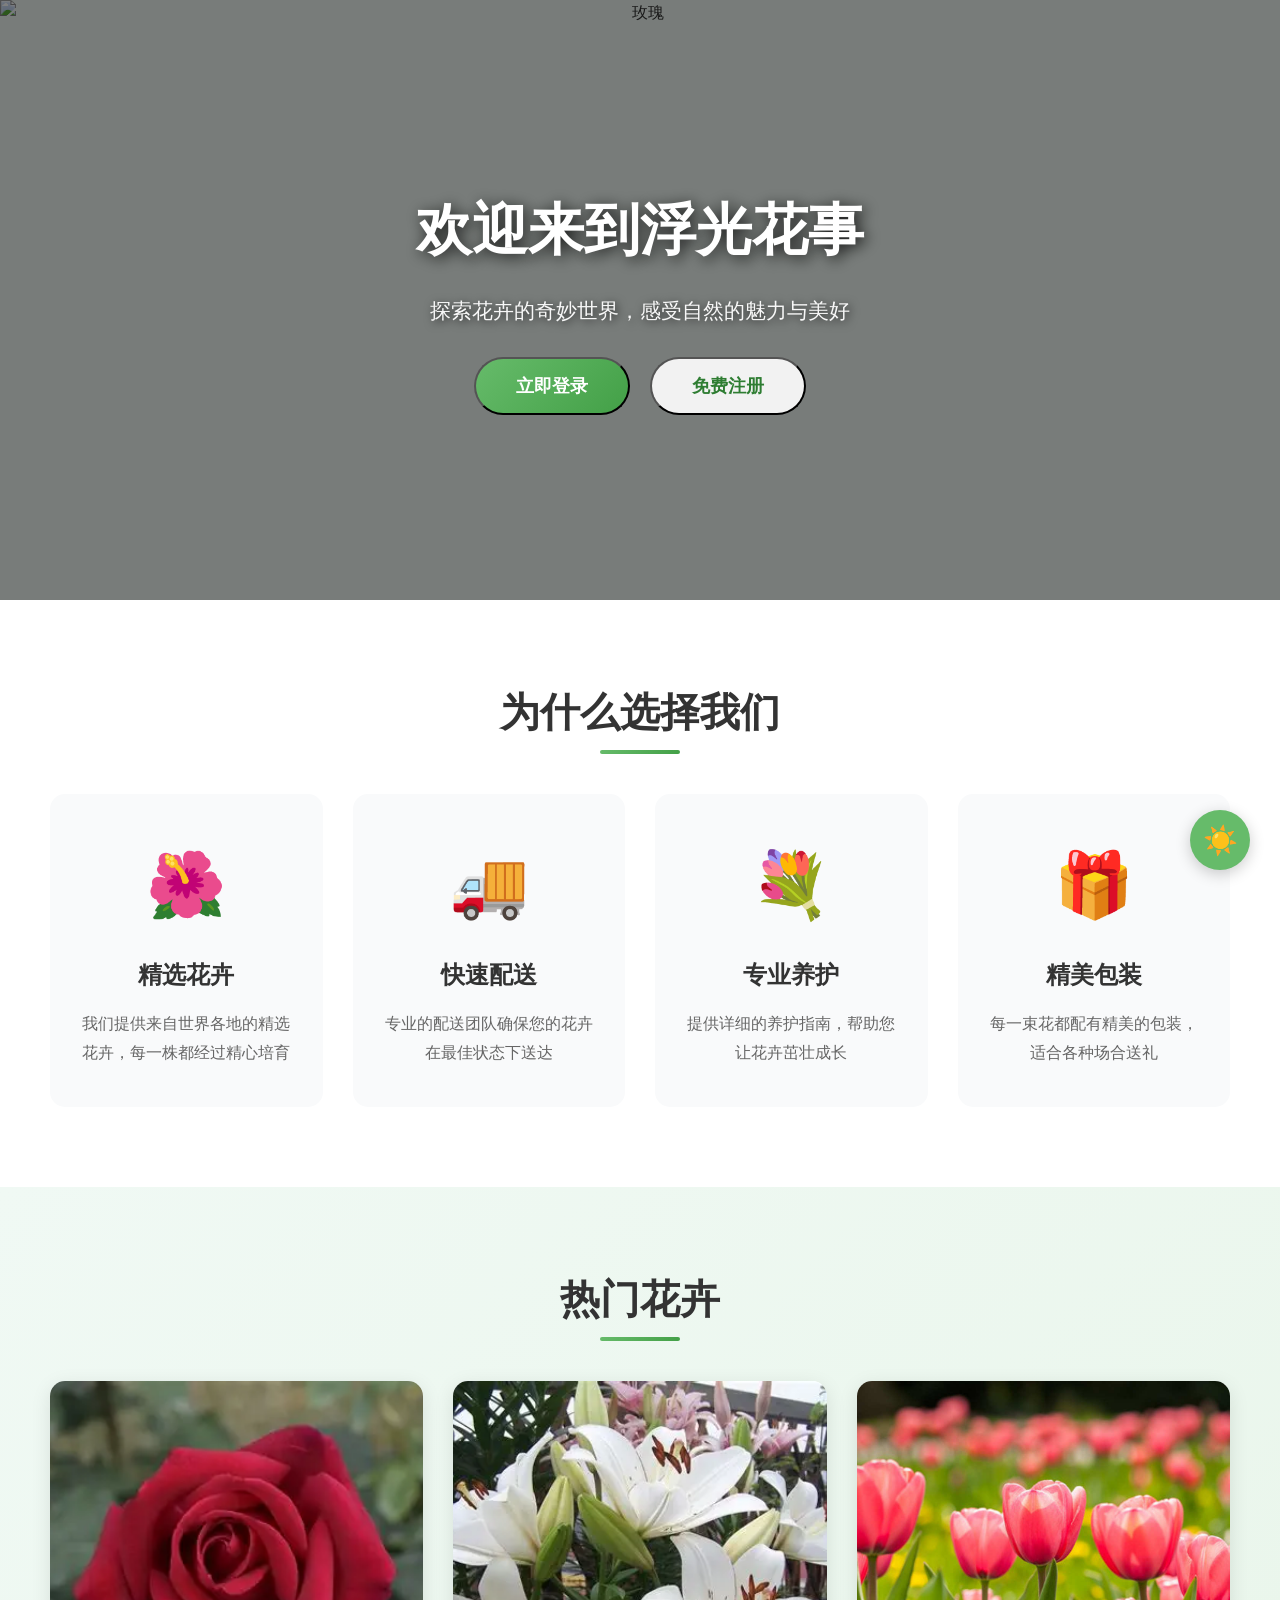
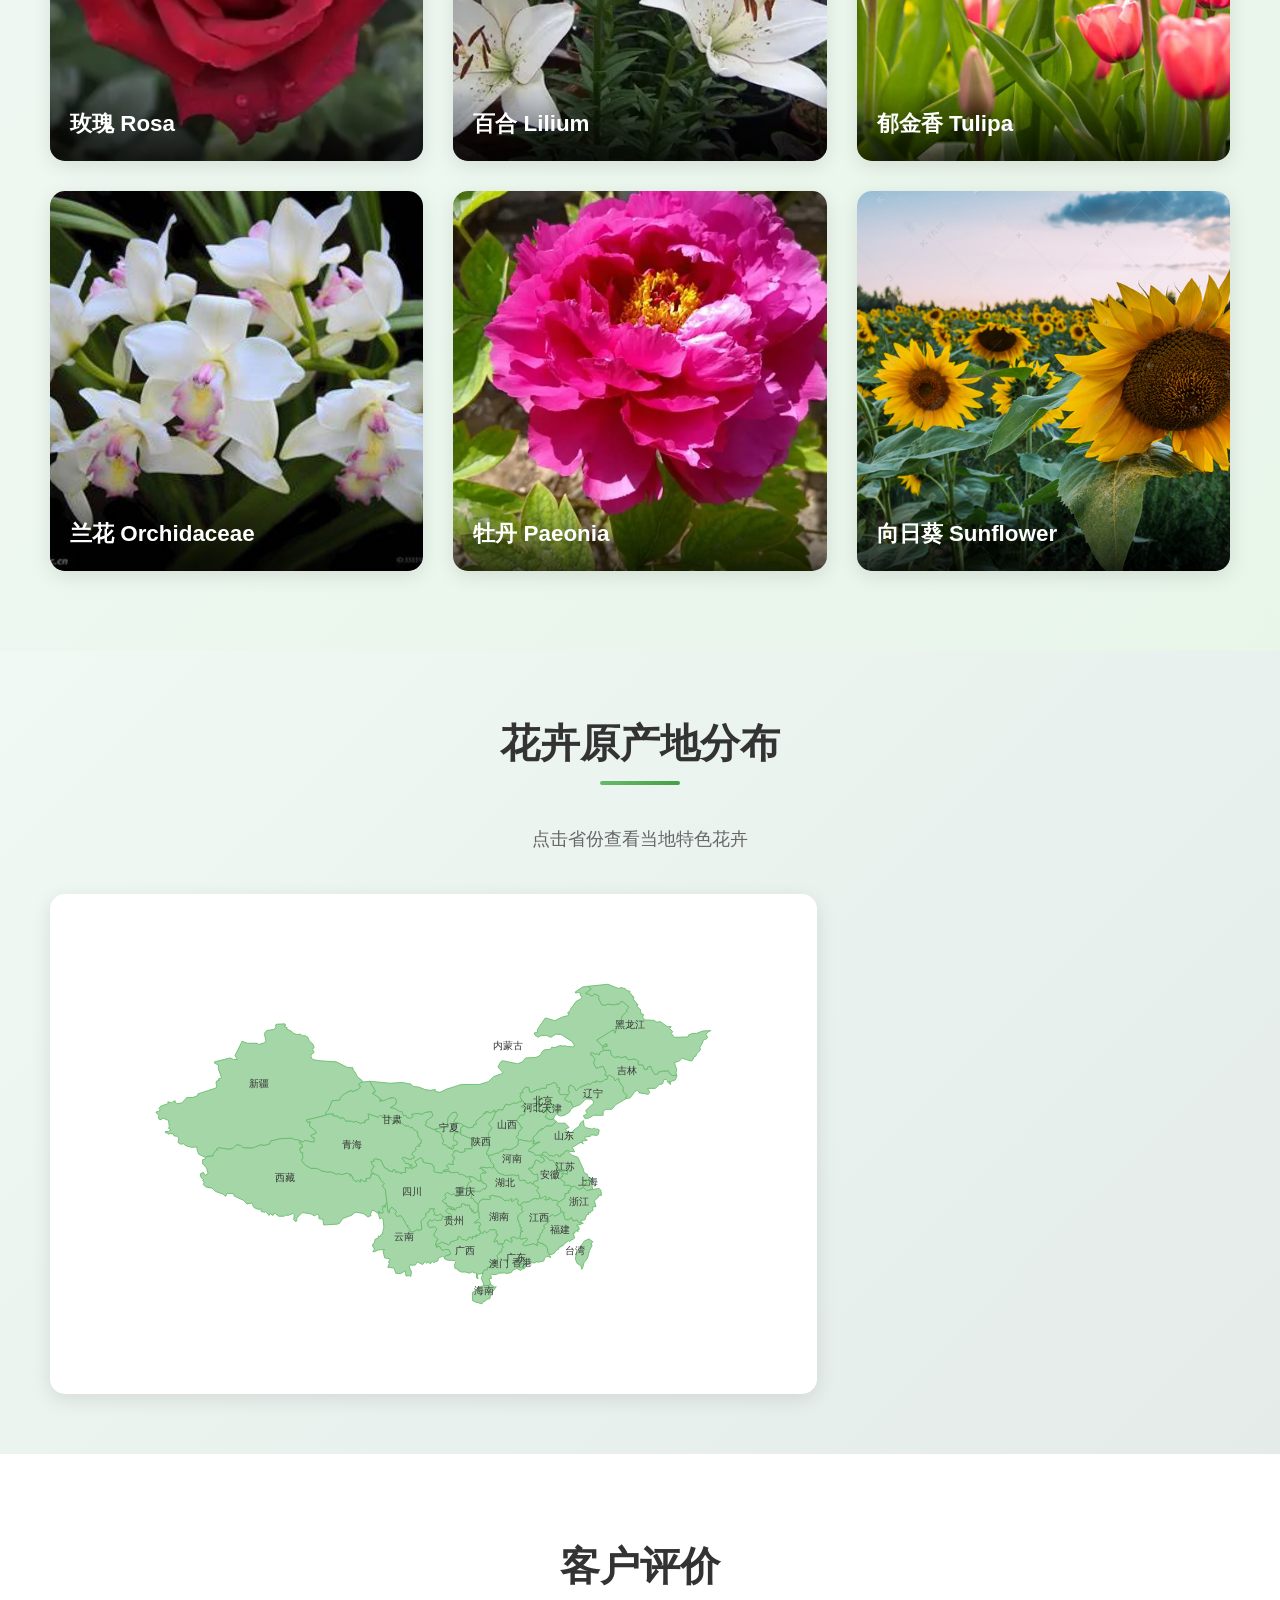
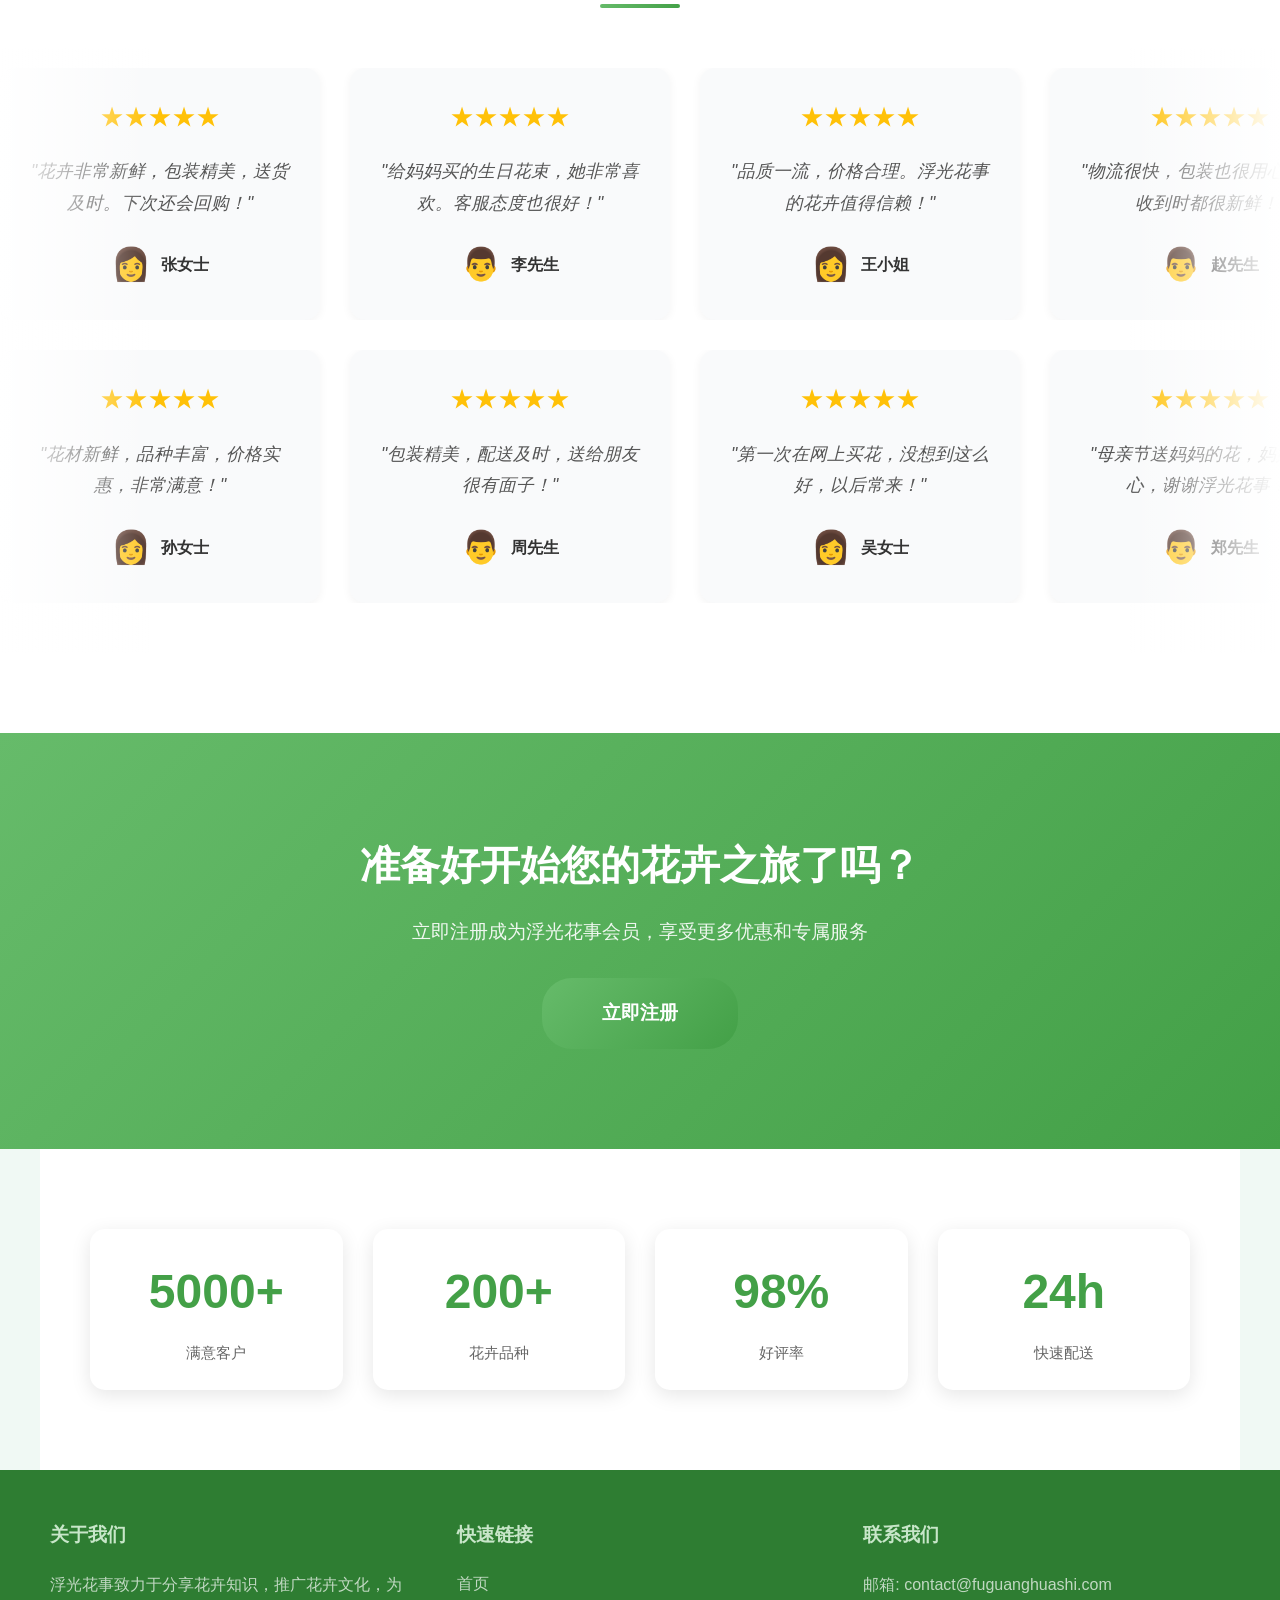
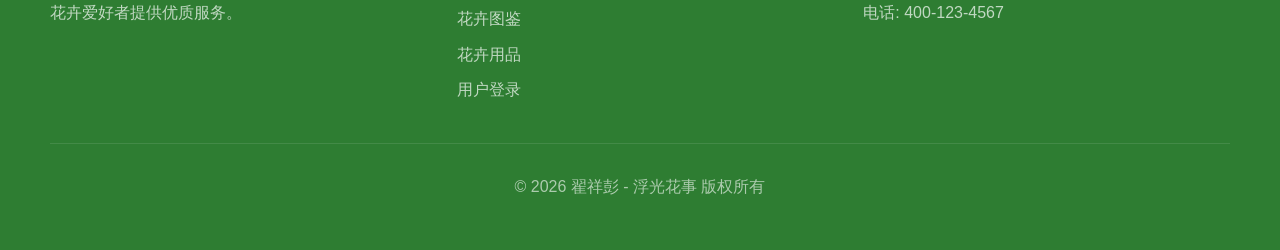
==== index.html @ 516c6c73 "initial commit - 浮光花事花卉图鉴网站 v1.0.0" ====
<!DOCTYPE html>
<html lang="zh-CN">
<head>
    <meta charset="UTF-8">
    <meta name="viewport" content="width=device-width, initial-scale=1.0">
    <title>浮光花事 - 探索花卉之美</title>
    <link rel="stylesheet" href="style.css">
</head>
<body>
    <header>
        <nav class="navbar">
            <div class="logo">
                <img src="logo.jpg" alt="浮光花事" class="logo-img">
                <h1>浮光花事</h1>
            </div>
            <ul class="nav-links">
                <li class="dropdown">
                    <a href="index.html" class="active">花卉图鉴</a>
                    <div class="dropdown-content">
                        <a href="#roses">玫瑰</a>
                        <a href="#lilies">百合</a>
                        <a href="#tulips">郁金香</a>
                        <a href="#orchids">兰花</a>
                    </div>
                </li>
                <li><a href="products.html">花卉用品</a></li>
                <li><a href="profile.html">用户中心</a></li>
                <li><a href="#" onclick="logout()">退出登录</a></li>
            </ul>
            <div class="search-box">
                <input type="text" placeholder="搜索花卉..." id="searchInput">
                <button onclick="searchFlower()">搜索</button>
            </div>
        </nav>
    </header>

    <main>
        <section class="hero">
            <div class="hero-content">
                <h2>探索花卉的奇妙世界</h2>
                <p>每一朵花都是大自然的艺术品，蕴含着独特的花语与文化</p>
                <a href="#gallery" class="cta-btn">开始探索</a>
            </div>
        </section>

        <section id="gallery" class="gallery">
            <h2 class="section-title">精选花卉</h2>
            <div class="flower-grid">
                <div class="flower-card" id="roses">
                    <img src="网站图片/玫瑰.webp" alt="玫瑰">
                    <div class="card-content">
                        <h3>玫瑰 <span class="latin">Rosa</span></h3>
                        <p>玫瑰是爱情与美的象征，不同颜色的玫瑰有着不同的花语。红玫瑰代表热情真爱，粉玫瑰代表浪漫温柔。</p>
                    </div>
                </div>
                <div class="flower-card" id="lilies">
                    <img src="网站图片/百合.webp" alt="百合">
                    <div class="card-content">
                        <h3>百合 <span class="latin">Lilium</span></h3>
                        <p>百合象征纯洁、高雅与神圣，常用于婚礼和庆典。在中国文化中，百合寓意"百年好合"。</p>
                    </div>
                </div>
                <div class="flower-card" id="tulips">
                    <img src="网站图片/郁金香.jpg" alt="郁金香">
                    <div class="card-content">
                        <h3>郁金香 <span class="latin">Tulipa</span></h3>
                        <p>郁金香是荷兰的国花，代表完美的爱情。不同颜色的郁金香有着不同的含义。</p>
                    </div>
                </div>
                <div class="flower-card" id="orchids">
                    <img src="网站图片/兰花.jpg" alt="兰花">
                    <div class="card-content">
                        <h3>兰花 <span class="latin">Orchidaceae</span></h3>
                        <p>兰花被誉为"花中君子"，象征高雅、纯洁与忠贞。在中国文化中有着悠久的栽培历史。</p>
                    </div>
                </div>
            </div>
        </section>

        <section class="culture">
            <h2 class="section-title">花卉文化</h2>
            <div class="culture-content">
                <div class="culture-item">
                    <img src="https://picsum.photos/id/164/300/200" alt="花文化">
                    <h3>花语起源</h3>
                    <p>花语起源于古希腊，后在维多利亚时代盛行。人们通过赠送不同的花卉来表达情感和心意。</p>
                </div>
                <div class="culture-item">
                    <img src="https://picsum.photos/id/169/300/200" alt="花文化">
                    <h3>四季花卉</h3>
                    <p>春有樱花桃花，夏有荷花茉莉，秋有菊花桂花，冬有梅花水仙。每个季节都有独特的花卉绽放。</p>
                </div>
                <div class="culture-item">
                    <img src="https://picsum.photos/id/177/300/200" alt="花文化">
                    <h3>花卉艺术</h3>
                    <p>花卉在绘画、诗歌、摄影等艺术领域中一直是重要的主题，展现人与自然的和谐之美。</p>
                </div>
            </div>
        </section>

        <section class="map-section">
            <h2 class="section-title">中国花卉分布</h2>
            <div class="map-container">
                <svg id="chinaMap" viewBox="0 0 900 500"></svg>
            </div>
            <div id="provinceInfo" class="province-info">
                <h3 id="provinceName">选择省份</h3>
                <div id="provinceFlowers"></div>
            </div>
        </section>
    </main>

    <!-- Theme Toggle Button -->
    <button class="theme-toggle" id="themeToggle" aria-label="切换主题">
        <span class="theme-icon sun">☀️</span>
        <span class="theme-icon moon">🌙</span>
    </button>

    <footer>
        <div class="footer-content">
            <div class="footer-section">
                <h4>关于我们</h4>
                <p>浮光花事致力于分享花卉知识，推广花卉文化，为花卉爱好者提供优质服务。</p>
            </div>
            <div class="footer-section">
                <h4>快速链接</h4>
                <ul>
                    <li><a href="landing.html">首页</a></li>
                    <li><a href="index.html">花卉图鉴</a></li>
                    <li><a href="products.html">花卉用品</a></li>
                    <li><a href="login.html">用户登录</a></li>
                </ul>
            </div>
            <div class="footer-section">
                <h4>联系我们</h4>
                <p>邮箱: contact@fuguanghuashi.com</p>
                <p>电话: 400-123-4567</p>
            </div>
        </div>
        <div class="copyright">
            <p>© 2026 翟祥彭 - 浮光花事 版权所有</p>
        </div>
    </footer>

    <script src="https://d3js.org/d3.v7.min.js"></script>
    <script src="script.js"></script>
    <script src="d3-map.js"></script>
</body>
</html>
---- style.css ----
* {
    margin: 0;
    padding: 0;
    box-sizing: border-box;
}

:root {
    --bg-primary: #f0f9f4;
    --bg-secondary: #ffffff;
    --bg-tertiary: #f9fafb;
    --text-primary: #333333;
    --text-secondary: #666666;
    --text-tertiary: #555555;
    --accent-color: #66bb6a;
    --accent-color-dark: #43a047;
    --border-color: #e0e0e0;
    --shadow-color: rgba(0, 0, 0, 0.1);
    --card-bg: #f9fafb;
    --navbar-bg: linear-gradient(135deg, #66bb6a 0%, #43a047 100%);
}

body {
    font-family: 'Microsoft YaHei', 'PingFang SC', Arial, sans-serif;
    line-height: 1.6;
    color: var(--text-primary);
    background-color: var(--bg-primary);
    min-height: 100vh;
    transition: background-color 0.3s ease, color 0.3s ease;
}

body.dark-theme {
    --bg-primary: #1a1a2e;
    --bg-secondary: #16213e;
    --bg-tertiary: #0f3460;
    --text-primary: #e0e0e0;
    --text-secondary: #b0b0b0;
    --text-tertiary: #c0c0c0;
    --border-color: #2a2a4a;
    --shadow-color: rgba(0, 0, 0, 0.3);
    --card-bg: #16213e;
}

#canvas {
    position: fixed;
    top: 0;
    left: 0;
    pointer-events: none;
    z-index: 9999;
}

.navbar {
    display: flex;
    justify-content: space-between;
    align-items: center;
    background: linear-gradient(135deg, #66bb6a 0%, #43a047 100%);
    padding: 15px 50px;
    box-shadow: 0 4px 15px rgba(0, 0, 0, 0.2);
    position: sticky;
    top: 0;
    z-index: 100;
}

.logo {
    display: flex;
    align-items: center;
    gap: 10px;
}

.logo-img {
    height: 40px;
    width: auto;
    border-radius: 8px;
}

.logo h1 {
    color: white;
    font-size: 1.6rem;
    font-weight: 600;
    letter-spacing: 2px;
}

.nav-links {
    display: flex;
    list-style: none;
    gap: 30px;
}

.nav-links a {
    color: white;
    text-decoration: none;
    font-size: 1.1rem;
    transition: all 0.3s ease;
    position: relative;
}

.nav-links a:hover,
.nav-links a.active {
    color: #c8e6c9;
}

.nav-links a::after {
    content: '';
    position: absolute;
    bottom: -5px;
    left: 0;
    width: 0;
    height: 2px;
    background: #c8e6c9;
    transition: width 0.3s ease;
}

.nav-links a:hover::after,
.nav-links a.active::after {
    width: 100%;
}

.dropdown {
    position: relative;
}

.dropdown-content {
    display: none;
    position: absolute;
    top: 100%;
    left: 0;
    background: white;
    min-width: 150px;
    box-shadow: 0 8px 16px rgba(0, 0, 0, 0.2);
    z-index: 1000;
    border-radius: 8px;
    overflow: hidden;
}

.dropdown-content a {
    color: #333;
    padding: 12px 16px;
    text-decoration: none;
    display: block;
    transition: background 0.3s ease;
}

.dropdown-content a:hover {
    background: #e8f5e9;
    color: #43a047;
}

.dropdown:hover .dropdown-content {
    display: block;
}

.search-box {
    display: flex;
    gap: 10px;
}

.search-box input {
    padding: 8px 15px;
    border: none;
    border-radius: 20px;
    font-size: 14px;
    width: 200px;
    outline: none;
}

.search-box button {
    padding: 8px 20px;
    border: none;
    border-radius: 20px;
    background: #c8e6c9;
    color: #2e7d32;
    font-weight: 600;
    cursor: pointer;
    transition: all 0.3s ease;
}

.search-box button:hover {
    background: #a5d6a7;
    transform: scale(1.05);
}

.landing-hero {
    position: relative;
    height: 600px;
    display: flex;
    align-items: center;
    justify-content: center;
    text-align: center;
    overflow: hidden;
}

.images-slider {
    position: absolute;
    top: 0;
    left: 0;
    width: 100%;
    height: 100%;
    overflow: hidden;
    perspective: 1000px;
}

.slider-image {
    position: absolute;
    top: 0;
    left: 0;
    width: 100%;
    height: 100%;
    object-fit: cover;
    transition: transform 0.8s ease-in-out, opacity 0.8s ease-in-out;
    opacity: 0;
}

.slider-image.active {
    z-index: 1;
    opacity: 1;
    transform: translateY(0);
}

.slider-image.next {
    transform: translateY(100%);
    opacity: 0;
}

.slider-image.prev {
    transform: translateY(-100%);
    opacity: 0;
}

.hero-overlay {
    position: absolute;
    top: 0;
    left: 0;
    width: 100%;
    height: 100%;
    background: linear-gradient(rgba(0, 0, 0, 0.5), rgba(0, 0, 0, 0.5));
    z-index: 2;
}

.hero-content {
    position: relative;
    z-index: 3;
}

.hero-content h2 {
    color: white;
    font-size: 3.5rem;
    margin-bottom: 20px;
    text-shadow: 3px 3px 15px rgba(0, 0, 0, 0.8);
    animation: fadeInUp 1s ease;
}

.hero-content p {
    color: rgba(255, 255, 255, 0.95);
    font-size: 1.3rem;
    margin-bottom: 30px;
    animation: fadeInUp 1s ease 0.2s;
    animation-fill-mode: both;
    text-shadow: 2px 2px 10px rgba(0, 0, 0, 0.7);
}

.hero-buttons {
    display: flex;
    gap: 20px;
    justify-content: center;
    animation: fadeInUp 1s ease 0.4s;
    animation-fill-mode: both;
}

@keyframes fadeInUp {
    from {
        opacity: 0;
        transform: translateY(30px);
    }
    to {
        opacity: 1;
        transform: translateY(0);
    }
}

.cta-btn {
    display: inline-block;
    padding: 15px 40px;
    border-radius: 30px;
    font-size: 1.1rem;
    font-weight: 600;
    text-decoration: none;
    transition: all 0.3s ease;
}

.cta-btn.primary {
    background: linear-gradient(135deg, #66bb6a 0%, #43a047 100%);
    color: white;
}

.cta-btn.primary:hover {
    transform: translateY(-5px);
    box-shadow: 0 10px 30px rgba(102, 187, 106, 0.4);
}

.cta-btn.secondary {
    background: rgba(255, 255, 255, 0.9);
    color: #2e7d32;
}

.cta-btn.secondary:hover {
    background: white;
    transform: translateY(-5px);
}

.cta-btn.large {
    padding: 20px 60px;
    font-size: 1.2rem;
}

/* Landing Page Login Container */
.landing-login-container {
    position: absolute;
    top: 0;
    left: 0;
    width: 100%;
    height: 100%;
    background: rgba(0, 0, 0, 0.6);
    display: flex;
    align-items: center;
    justify-content: center;
    z-index: 100;
    opacity: 0;
    visibility: hidden;
    transition: all 0.3s ease;
}

.landing-login-container.active {
    opacity: 1;
    visibility: visible;
}

.landing-login-box {
    background: white;
    padding: 30px;
    border-radius: 15px;
    width: 90%;
    max-width: 400px;
    box-shadow: 0 20px 60px rgba(0, 0, 0, 0.3);
    transform: scale(0.9);
    transition: transform 0.3s ease;
}

.landing-login-container.active .landing-login-box {
    transform: scale(1);
}

.login-header {
    display: flex;
    justify-content: space-between;
    align-items: center;
    margin-bottom: 25px;
}

.login-header h3 {
    font-size: 1.5rem;
    color: #333;
    margin: 0;
}

.close-btn {
    font-size: 1.5rem;
    cursor: pointer;
    color: #888;
    transition: color 0.3s ease;
}

.close-btn:hover {
    color: #333;
}

.login-hint {
    text-align: center;
    font-size: 0.85rem;
    color: #888;
    margin-top: 15px;
}

.section-title {
    text-align: center;
    font-size: 2.5rem;
    color: #333;
    margin-bottom: 50px;
    position: relative;
}

.section-title::after {
    content: '';
    position: absolute;
    bottom: -10px;
    left: 50%;
    transform: translateX(-50%);
    width: 80px;
    height: 4px;
    background: linear-gradient(135deg, #66bb6a 0%, #43a047 100%);
    border-radius: 2px;
}

.features {
    padding: 80px 50px;
    background: white;
}

.features-grid {
    display: grid;
    grid-template-columns: repeat(auto-fit, minmax(250px, 1fr));
    gap: 30px;
    max-width: 1200px;
    margin: 0 auto;
}

.feature-card {
    text-align: center;
    padding: 40px 30px;
    border-radius: 15px;
    background: #f9fafb;
    transition: all 0.3s ease;
}

.feature-card:hover {
    transform: translateY(-10px);
    box-shadow: 0 15px 40px rgba(0, 0, 0, 0.1);
}

.feature-icon {
    font-size: 4rem;
    margin-bottom: 20px;
}

.feature-card h3 {
    font-size: 1.5rem;
    color: #333;
    margin-bottom: 15px;
}

.feature-card p {
    color: #666;
    line-height: 1.8;
}

.featured-flowers {
    padding: 80px 50px;
    background: linear-gradient(135deg, #f0f9f4 0%, #e8f5e9 100%);
}

.flip-cards-grid {
    display: grid;
    grid-template-columns: repeat(auto-fit, minmax(320px, 1fr));
    gap: 30px;
    max-width: 1200px;
    margin: 0 auto;
}

.flip-card {
    perspective: 1000px;
    height: 380px;
}

.flip-card-inner {
    position: relative;
    width: 100%;
    height: 100%;
    transition: transform 0.6s;
    transform-style: preserve-3d;
}

.flip-card:hover .flip-card-inner {
    transform: rotateY(180deg);
}

.flip-card-front,
.flip-card-back {
    position: absolute;
    width: 100%;
    height: 100%;
    backface-visibility: hidden;
    border-radius: 15px;
    overflow: hidden;
    box-shadow: 0 5px 20px rgba(0, 0, 0, 0.1);
}

.flip-card-front {
    background: white;
}

.flip-card-front img {
    width: 100%;
    height: 100%;
    object-fit: cover;
}

.flip-card-overlay {
    position: absolute;
    bottom: 0;
    left: 0;
    right: 0;
    background: linear-gradient(transparent, rgba(0, 0, 0, 0.7));
    padding: 20px;
    color: white;
}

.flip-card-overlay h3 {
    font-size: 1.4rem;
    font-weight: 600;
}

.flip-card-back {
    background: linear-gradient(135deg, #66bb6a 0%, #43a047 100%);
    transform: rotateY(180deg);
    padding: 30px;
    display: flex;
    flex-direction: column;
    justify-content: center;
    color: white;
}

.flip-card-back h3 {
    font-size: 1.5rem;
    margin-bottom: 15px;
    border-bottom: 2px solid rgba(255, 255, 255, 0.3);
    padding-bottom: 10px;
}

.flip-card-back p {
    font-size: 0.95rem;
    line-height: 1.8;
    opacity: 0.95;
    flex: 1;
}

.flip-card-price {
    font-size: 1.5rem;
    font-weight: 700;
    margin: 15px 0;
    color: #c8e6c9;
}

.flip-card-btn {
    padding: 12px 30px;
    border: none;
    border-radius: 25px;
    background: white;
    color: #43a047;
    font-size: 1rem;
    font-weight: 600;
    cursor: pointer;
    transition: all 0.3s ease;
}

.flip-card-btn:hover {
    transform: scale(1.05);
    box-shadow: 0 5px 20px rgba(0, 0, 0, 0.2);
}

.testimonials {
    padding: 80px 0;
    background: white;
    overflow: hidden;
}

.marquee-container {
    position: relative;
    max-width: 100%;
    margin: 0 auto;
    padding: 20px 0;
}

.marquee-wrapper {
    overflow: hidden;
    margin-bottom: 30px;
}

.marquee-track {
    display: flex;
    gap: 30px;
    animation: marquee-scroll 25s linear infinite;
}

.marquee-reverse .marquee-track {
    animation: marquee-scroll-reverse 25s linear infinite;
}

.marquee-wrapper:hover .marquee-track {
    animation-play-state: paused;
}

.testimonial-card {
    flex-shrink: 0;
    background: #f9fafb;
    padding: 30px;
    border-radius: 15px;
    text-align: center;
    width: 320px;
    transition: all 0.3s ease;
    box-shadow: 0 2px 10px rgba(0, 0, 0, 0.05);
}

.testimonial-card:hover {
    transform: scale(1.02);
    box-shadow: 0 10px 30px rgba(0, 0, 0, 0.15);
}

@keyframes marquee-scroll {
    from {
        transform: translateX(0);
    }
    to {
        transform: translateX(-50%);
    }
}

@keyframes marquee-scroll-reverse {
    from {
        transform: translateX(-50%);
    }
    to {
        transform: translateX(0);
    }
}

.marquee-gradient-left {
    position: absolute;
    left: 0;
    top: 0;
    bottom: 0;
    width: 150px;
    background: linear-gradient(to right, white, transparent);
    pointer-events: none;
    z-index: 10;
}

.marquee-gradient-right {
    position: absolute;
    right: 0;
    top: 0;
    bottom: 0;
    width: 150px;
    background: linear-gradient(to left, white, transparent);
    pointer-events: none;
    z-index: 10;
}

.testimonial-rating {
    color: #ffc107;
    font-size: 1.5rem;
    margin-bottom: 20px;
}

.testimonial-text {
    font-size: 1.1rem;
    color: #555;
    line-height: 1.8;
    margin-bottom: 20px;
    font-style: italic;
}

.testimonial-author {
    display: flex;
    align-items: center;
    justify-content: center;
    gap: 10px;
}

.author-avatar {
    font-size: 2rem;
}

.author-name {
    font-weight: 600;
    color: #333;
}

.cta-section {
    background: linear-gradient(135deg, #66bb6a 0%, #43a047 100%);
    padding: 100px 50px;
    text-align: center;
    color: white;
}

.cta-content h2 {
    font-size: 2.5rem;
    margin-bottom: 20px;
}

.cta-content p {
    font-size: 1.2rem;
    margin-bottom: 30px;
    opacity: 0.9;
}

.stats {
    display: grid;
    grid-template-columns: repeat(4, 1fr);
    gap: 30px;
    padding: 80px 50px;
    background: white;
    max-width: 1200px;
    margin: 0 auto;
}

.stat-item {
    text-align: center;
}

.stat-number {
    font-size: 3rem;
    font-weight: 700;
    color: #43a047;
    margin-bottom: 10px;
}

.stat-label {
    font-size: 1.1rem;
    color: #666;
}

.hero {
    background: linear-gradient(rgba(0, 0, 0, 0.5), rgba(0, 0, 0, 0.5)),
                url('https://picsum.photos/id/152/1920/800');
    background-size: cover;
    background-position: center;
    height: 500px;
    display: flex;
    align-items: center;
    justify-content: center;
    text-align: center;
}

.hero-content h2 {
    color: white;
    font-size: 3.5rem;
    margin-bottom: 20px;
    text-shadow: 3px 3px 15px rgba(0, 0, 0, 0.8);
    animation: fadeInUp 1s ease;
}

.hero-content p {
    color: rgba(255, 255, 255, 0.95);
    font-size: 1.3rem;
    margin-bottom: 30px;
    animation: fadeInUp 1s ease 0.2s;
    animation-fill-mode: both;
    text-shadow: 2px 2px 10px rgba(0, 0, 0, 0.7);
}

.gallery {
    padding: 60px 50px;
}

.flower-grid {
    display: grid;
    grid-template-columns: repeat(auto-fit, minmax(350px, 1fr));
    gap: 30px;
}

.flower-card {
    background: white;
    border-radius: 15px;
    overflow: hidden;
    box-shadow: 0 5px 20px rgba(0, 0, 0, 0.1);
    transition: all 0.3s ease;
}

.flower-card:hover {
    transform: translateY(-10px);
    box-shadow: 0 15px 40px rgba(0, 0, 0, 0.15);
}

.flower-card img {
    width: 100%;
    height: 250px;
    object-fit: cover;
    transition: transform 0.3s ease;
}

.flower-card:hover img {
    transform: scale(1.1);
}

.card-content {
    padding: 25px;
}

.card-content h3 {
    font-size: 1.5rem;
    color: #333;
    margin-bottom: 15px;
    display: flex;
    align-items: center;
    gap: 10px;
}

.latin {
    font-size: 0.9rem;
    color: #666;
    font-style: italic;
}

.card-content p {
    color: #666;
    line-height: 1.8;
    font-size: 0.95rem;
}

.culture {
    padding: 60px 50px;
    background: linear-gradient(135deg, #f5f7fa 0%, #e4e8ec 100%);
}

.culture-content {
    display: grid;
    grid-template-columns: repeat(auto-fit, minmax(300px, 1fr));
    gap: 30px;
}

.culture-item {
    background: white;
    padding: 30px;
    border-radius: 15px;
    text-align: center;
    box-shadow: 0 5px 15px rgba(0, 0, 0, 0.1);
    transition: all 0.3s ease;
}

.culture-item:hover {
    transform: translateY(-5px);
}

.culture-item img {
    width: 100%;
    height: 180px;
    object-fit: cover;
    border-radius: 10px;
    margin-bottom: 20px;
}

.culture-item h3 {
    font-size: 1.3rem;
    color: #333;
    margin-bottom: 15px;
}

.culture-item p {
    color: #666;
    line-height: 1.8;
}

.products-header {
    text-align: center;
    padding: 40px 50px;
    background: linear-gradient(135deg, #66bb6a 0%, #43a047 100%);
    color: white;
}

.products-header h2 {
    font-size: 2.5rem;
    margin-bottom: 10px;
}

.products-header p {
    font-size: 1.1rem;
    opacity: 0.9;
}

.products-section {
    padding: 50px;
}

.category-tabs {
    display: flex;
    justify-content: center;
    gap: 20px;
    margin-bottom: 40px;
}

.tab-btn {
    padding: 12px 30px;
    border: none;
    border-radius: 25px;
    background: white;
    color: #333;
    font-size: 1rem;
    cursor: pointer;
    transition: all 0.3s ease;
    box-shadow: 0 2px 10px rgba(0, 0, 0, 0.1);
}

.tab-btn.active,
.tab-btn:hover {
    background: linear-gradient(135deg, #66bb6a 0%, #43a047 100%);
    color: white;
    transform: translateY(-2px);
}

.products-grid {
    display: grid;
    grid-template-columns: repeat(auto-fit, minmax(280px, 1fr));
    gap: 30px;
}

.product-card {
    background: white;
    border-radius: 15px;
    overflow: hidden;
    box-shadow: 0 5px 15px rgba(0, 0, 0, 0.1);
    transition: all 0.3s ease;
}

.product-card:hover {
    transform: translateY(-5px);
}

.product-card img {
    width: 100%;
    height: 200px;
    object-fit: cover;
}

.product-card h3 {
    padding: 15px 20px 0;
    font-size: 1.2rem;
    color: #333;
}

.product-card p {
    padding: 10px 20px;
    color: #666;
    font-size: 0.9rem;
    min-height: 60px;
}

.product-card .price {
    padding: 0 20px;
    font-size: 1.5rem;
    color: #e74c3c;
    font-weight: 600;
}

.quantity-control {
    display: flex;
    align-items: center;
    justify-content: center;
    gap: 15px;
    padding: 15px 20px;
}

.quantity-control button {
    width: 35px;
    height: 35px;
    border: none;
    border-radius: 50%;
    background: #e8f5e9;
    font-size: 1.2rem;
    cursor: pointer;
    transition: all 0.3s ease;
    color: #333;
}

.quantity-control button:hover {
    background: #66bb6a;
    color: white;
}

.qty-input {
    width: 60px;
    text-align: center;
    padding: 8px;
    border: 1px solid #ddd;
    border-radius: 8px;
    outline: none;
}

.add-cart-btn {
    width: calc(100% - 40px);
    margin: 0 20px 20px;
    padding: 12px;
    border: none;
    border-radius: 25px;
    background: linear-gradient(135deg, #66bb6a 0%, #43a047 100%);
    color: white;
    font-size: 1rem;
    font-weight: 600;
    cursor: pointer;
    transition: all 0.3s ease;
}

.add-cart-btn:hover {
    transform: scale(1.02);
    box-shadow: 0 5px 20px rgba(102, 187, 106, 0.4);
}

.cart-section {
    background: white;
    margin: 50px;
    padding: 40px;
    border-radius: 15px;
    box-shadow: 0 5px 20px rgba(0, 0, 0, 0.1);
}

.cart-section h2 {
    font-size: 1.8rem;
    margin-bottom: 30px;
    color: #333;
}

.empty-cart {
    text-align: center;
    color: #999;
    font-size: 1.1rem;
    padding: 40px;
}

.cart-item {
    display: flex;
    justify-content: space-between;
    align-items: center;
    padding: 20px;
    border-bottom: 1px solid #eee;
    transition: background 0.3s ease;
}

.cart-item:hover {
    background: #f9f9f9;
}

.cart-item:last-child {
    border-bottom: none;
}

.cart-item-name {
    font-size: 1.1rem;
    font-weight: 500;
}

.cart-item-price {
    color: #e74c3c;
    font-weight: 600;
}

.cart-item-qty {
    color: #666;
}

.remove-item {
    padding: 8px 15px;
    border: none;
    border-radius: 20px;
    background: #e74c3c;
    color: white;
    cursor: pointer;
    transition: all 0.3s ease;
}

.remove-item:hover {
    background: #c0392b;
}

#cartTotal {
    margin-top: 30px;
    padding-top: 30px;
    border-top: 2px solid #66bb6a;
}

.total-row {
    display: flex;
    justify-content: space-between;
    font-size: 1.2rem;
    margin-bottom: 15px;
}

.total-row span:first-child {
    color: #666;
}

.total-row span:last-child {
    font-weight: 600;
    color: #333;
}

#totalAmount {
    color: #e74c3c !important;
    font-size: 1.5rem !important;
}

.checkout-btn {
    width: 100%;
    padding: 15px;
    border: none;
    border-radius: 30px;
    background: linear-gradient(135deg, #66bb6a 0%, #43a047 100%);
    color: white;
    font-size: 1.2rem;
    font-weight: 600;
    cursor: pointer;
    transition: all 0.3s ease;
}

.checkout-btn:hover {
    transform: scale(1.02);
    box-shadow: 0 10px 30px rgba(102, 187, 106, 0.4);
}

.login-section {
    display: flex;
    justify-content: center;
    align-items: center;
    min-height: calc(100vh - 250px);
    padding: 50px;
}

.form-container,
.register-container {
    background: white;
    padding: 50px;
    border-radius: 20px;
    box-shadow: 0 10px 40px rgba(0, 0, 0, 0.1);
    width: 100%;
    max-width: 450px;
}

.form-header {
    text-align: center;
    margin-bottom: 40px;
}

.form-header h2 {
    font-size: 2rem;
    color: #333;
    margin-bottom: 10px;
}

.form-header p {
    color: #666;
}

.form-group {
    margin-bottom: 25px;
}

.form-group label {
    display: block;
    margin-bottom: 8px;
    font-weight: 500;
    color: #333;
}

.form-group input {
    width: 100%;
    padding: 12px 15px;
    border: 1px solid #ddd;
    border-radius: 10px;
    font-size: 1rem;
    outline: none;
    transition: border-color 0.3s ease;
}

.form-group input:focus {
    border-color: #66bb6a;
    box-shadow: 0 0 0 3px rgba(102, 187, 106, 0.1);
}

/* Profile Page Styles */
.profile-section {
    max-width: 800px;
    margin: 40px auto;
    padding: 0 20px;
}

.profile-header {
    display: flex;
    align-items: center;
    gap: 30px;
    background: white;
    padding: 30px;
    border-radius: 15px;
    box-shadow: 0 5px 20px rgba(0, 0, 0, 0.1);
    margin-bottom: 30px;
}

.profile-avatar {
    width: 120px;
    height: 120px;
    border-radius: 50%;
    background: linear-gradient(135deg, #66bb6a 0%, #43a047 100%);
    display: flex;
    align-items: center;
    justify-content: center;
}

.avatar-icon {
    font-size: 4rem;
}

.profile-info h2 {
    margin: 0 0 10px 0;
    font-size: 1.8rem;
    color: #333;
}

.profile-info p {
    margin: 5px 0;
    color: #666;
}

#memberLevel {
    display: inline-block;
    background: #66bb6a;
    color: white;
    padding: 5px 15px;
    border-radius: 20px;
    font-size: 0.9rem;
    margin-top: 10px !important;
}

.profile-stats {
    display: grid;
    grid-template-columns: repeat(4, 1fr);
    gap: 20px;
    margin-bottom: 30px;
}

.stat-item {
    background: white;
    padding: 25px;
    border-radius: 15px;
    box-shadow: 0 5px 20px rgba(0, 0, 0, 0.1);
    text-align: center;
}

.stat-value {
    font-size: 2rem;
    font-weight: 700;
    color: #66bb6a;
    margin-bottom: 5px;
}

.stat-label {
    font-size: 0.95rem;
    color: #666;
}

.profile-menu {
    background: white;
    border-radius: 15px;
    box-shadow: 0 5px 20px rgba(0, 0, 0, 0.1);
    padding: 30px;
}

.menu-group {
    margin-bottom: 30px;
}

.menu-group:last-child {
    margin-bottom: 0;
}

.menu-group h3 {
    font-size: 1.1rem;
    color: #333;
    margin: 0 0 15px 0;
    padding-bottom: 10px;
    border-bottom: 2px solid #f0f0f0;
}

.menu-items {
    display: grid;
    grid-template-columns: repeat(2, 1fr);
    gap: 10px;
}

.menu-item {
    display: flex;
    align-items: center;
    gap: 15px;
    padding: 15px 20px;
    background: #f9fafb;
    border-radius: 10px;
    text-decoration: none;
    color: #333;
    transition: all 0.3s ease;
}

.menu-item:hover {
    background: #f0f9f4;
    transform: translateX(5px);
}

.menu-icon {
    font-size: 1.3rem;
}

.menu-badge {
    margin-left: auto;
    background: #ef5350;
    color: white;
    padding: 3px 10px;
    border-radius: 10px;
    font-size: 0.8rem;
}

.captcha-row {
    display: flex;
    gap: 15px;
}

.captcha-img {
    flex: 1;
    height: 45px;
    background: linear-gradient(135deg, #66bb6a 0%, #43a047 100%);
    border-radius: 10px;
    display: flex;
    align-items: center;
    justify-content: center;
    cursor: pointer;
    transition: all 0.3s ease;
}

.captcha-img:hover {
    transform: scale(1.02);
}

.captcha-img span {
    color: white;
    font-size: 1.2rem;
    font-weight: 600;
    letter-spacing: 3px;
}

.captcha-refresh {
    width: 45px;
    height: 45px;
    background: #f0f0f0;
    border-radius: 10px;
    display: flex;
    align-items: center;
    justify-content: center;
    cursor: pointer;
    font-size: 1.2rem;
    transition: all 0.3s ease;
    border: 2px solid #e0e0e0;
}

.captcha-refresh:hover {
    background: #e8e8e8;
    transform: rotate(180deg);
    border-color: #66bb6a;
}

.captcha-hint {
    font-size: 0.85rem;
    color: #888;
    margin-top: 8px;
    margin-bottom: 0;
    text-align: left;
}

.checkbox-label {
    display: flex;
    align-items: center;
    gap: 10px;
    cursor: pointer;
}

.submit-btn {
    width: 100%;
    padding: 15px;
    border: none;
    border-radius: 30px;
    background: linear-gradient(135deg, #66bb6a 0%, #43a047 100%);
    color: white;
    font-size: 1.1rem;
    font-weight: 600;
    cursor: pointer;
    transition: all 0.3s ease;
    margin-top: 10px;
}

.submit-btn:hover {
    transform: translateY(-2px);
    box-shadow: 0 10px 30px rgba(102, 187, 106, 0.4);
}

.form-footer {
    text-align: center;
    margin-top: 30px;
}

.form-footer p {
    margin-bottom: 10px;
}

.form-footer a {
    color: #43a047;
    text-decoration: none;
    font-weight: 500;
}

.form-footer a:hover {
    text-decoration: underline;
}

footer {
    background: #2e7d32;
    color: white;
    padding: 50px;
}

.footer-content {
    display: grid;
    grid-template-columns: repeat(auto-fit, minmax(250px, 1fr));
    gap: 40px;
    margin-bottom: 30px;
}

.footer-section h4 {
    font-size: 1.2rem;
    margin-bottom: 20px;
    color: #c8e6c9;
}

.footer-section p {
    color: rgba(255, 255, 255, 0.7);
    line-height: 1.8;
}

.footer-section ul {
    list-style: none;
}

.footer-section ul li {
    margin-bottom: 10px;
}

.footer-section ul li a {
    color: rgba(255, 255, 255, 0.7);
    text-decoration: none;
    transition: color 0.3s ease;
}

.footer-section ul li a:hover {
    color: #c8e6c9;
}

.copyright {
    text-align: center;
    padding-top: 30px;
    border-top: 1px solid rgba(255, 255, 255, 0.1);
}

.copyright p {
    color: rgba(255, 255, 255, 0.6);
}

@media (max-width: 768px) {
    .navbar {
        flex-direction: column;
        padding: 15px;
        gap: 15px;
    }

    .nav-links {
        gap: 15px;
        flex-wrap: wrap;
        justify-content: center;
    }

    .search-box {
        width: 100%;
        justify-content: center;
    }

    .search-box input {
        width: 100%;
        max-width: 250px;
    }

    .hero-content h2,
    .landing-hero .hero-content h2 {
        font-size: 2.2rem;
    }

    .hero-content p,
    .landing-hero .hero-content p {
        font-size: 1.1rem;
    }

    .hero-buttons {
        flex-direction: column;
        gap: 15px;
    }

    .section-title {
        font-size: 1.8rem;
    }

    .featured-grid {
        grid-template-columns: 1fr;
    }

    .featured-large {
        grid-row: span 1;
    }

    .stats {
        grid-template-columns: repeat(2, 1fr);
    }

    .features,
    .culture,
    .products-section {
        padding: 30px 20px;
    }

    .flower-grid,
    .culture-content {
        grid-template-columns: 1fr;
    }

    .category-tabs {
        flex-wrap: wrap;
        gap: 10px;
    }

    .tab-btn {
        padding: 10px 20px;
    }

    .products-grid {
        grid-template-columns: 1fr;
    }

    .cart-section {
        margin: 20px;
        padding: 20px;
    }

    .form-container,
    .register-container {
        padding: 30px 20px;
    }
}

@media (max-width: 480px) {
    .hero-content h2,
    .landing-hero .hero-content h2 {
        font-size: 1.8rem;
    }

    .logo h1 {
        font-size: 1.4rem;
    }

    .nav-links {
        gap: 10px;
    }

    .nav-links a {
        font-size: 0.95rem;
    }

    .stat-number {
        font-size: 2rem;
    }
}

.hide {
    display: none !important;
}

.show {
    display: block !important;
}

/* 中国地图样式 */
.china-map-section {
    padding: 60px 50px;
    background: linear-gradient(135deg, #f0f9f4 0%, #e4ebe9 100%);
}

.section-subtitle {
    text-align: center;
    color: #666;
    font-size: 1.1rem;
    margin-bottom: 40px;
}

.map-container {
    display: grid;
    grid-template-columns: 2fr 1fr;
    gap: 30px;
    align-items: start;
    max-width: 1200px;
    margin: 0 auto;
}

#chinaMap {
    width: 100%;
    max-width: 900px;
    height: 500px;
    background: white;
    border-radius: 15px;
    box-shadow: 0 5px 20px rgba(0, 0, 0, 0.1);
    display: block;
    margin: 0 auto;
}

.province {
    fill: #81c784;
    stroke: white;
    stroke-width: 1.5;
    cursor: pointer;
    transition: all 0.3s ease;
}

.province:hover {
    fill: #4caf50;
    transform: scale(1.02);
    transform-origin: center;
}

.province.active {
    fill: #388e3c;
    stroke: #2e7d32;
    stroke-width: 2;
}

.province-label {
    fill: #333;
    font-size: 12px;
    font-weight: 500;
    pointer-events: none;
    text-anchor: middle;
}

.province-info {
    background: white;
    padding: 30px;
    border-radius: 15px;
    box-shadow: 0 5px 20px rgba(0, 0, 0, 0.1);
    position: sticky;
    top: 20px;
    opacity: 0;
    transform: translateY(20px) scale(0.95);
    transition: all 0.4s cubic-bezier(0.34, 1.56, 0.64, 1);
    pointer-events: none;
}

.province-info.active {
    opacity: 1;
    transform: translateY(0) scale(1);
    pointer-events: auto;
    box-shadow: 0 10px 40px rgba(102, 187, 106, 0.3), 0 5px 20px rgba(0, 0, 0, 0.1);
    animation: floatAnimation 3s ease-in-out infinite;
}

@keyframes floatAnimation {
    0%, 100% {
        transform: translateY(0);
    }
    50% {
        transform: translateY(-10px);
    }
}

.province-info h3 {
    color: #333;
    font-size: 1.5rem;
    margin-bottom: 20px;
    border-bottom: 2px solid #81c784;
    padding-bottom: 10px;
}

.province-info p {
    color: #666;
    line-height: 1.8;
    font-size: 1rem;
}

@media (max-width: 900px) {
    .map-container {
        grid-template-columns: 1fr;
    }
    
    #chinaMap {
        height: 400px;
    }
    
    .province-info {
        position: static;
    }
}

/* Theme Toggle Button Styles */
.theme-toggle {
    position: fixed;
    bottom: 30px;
    right: 30px;
    width: 60px;
    height: 60px;
    border-radius: 50%;
    border: none;
    background: var(--accent-color);
    cursor: pointer;
    display: flex;
    align-items: center;
    justify-content: center;
    box-shadow: 0 4px 15px rgba(0, 0, 0, 0.2);
    z-index: 10000;
    transition: all 0.3s ease;
    overflow: hidden;
}

.theme-toggle:hover {
    transform: scale(1.1);
    box-shadow: 0 6px 20px rgba(0, 0, 0, 0.3);
}

.theme-icon {
    position: absolute;
    font-size: 28px;
    transition: all 0.3s ease;
}

.theme-icon.sun {
    opacity: 1;
    transform: rotate(0deg);
}

.theme-icon.moon {
    opacity: 0;
    transform: rotate(-90deg);
}

body.dark-theme .theme-icon.sun {
    opacity: 0;
    transform: rotate(90deg);
}

body.dark-theme .theme-icon.moon {
    opacity: 1;
    transform: rotate(0deg);
}

body.dark-theme .theme-toggle {
    background: #16213e;
}

/* Dark Theme Component Overrides */
body.dark-theme .navbar {
    background: linear-gradient(135deg, #16213e 0%, #0f3460 100%);
}

body.dark-theme .search-box input {
    background: var(--bg-tertiary);
    color: var(--text-primary);
    border: 1px solid var(--border-color);
}

body.dark-theme .features,
body.dark-theme .testimonials,
body.dark-theme .stats {
    background: var(--bg-secondary);
}

body.dark-theme .feature-card,
body.dark-theme .testimonial-card,
body.dark-theme .province-info {
    background: var(--card-bg);
}

body.dark-theme .province-info.active {
    box-shadow: 0 10px 40px rgba(102, 187, 106, 0.2), 0 5px 20px rgba(0, 0, 0, 0.3);
}

body.dark-theme .section-title {
    color: var(--text-primary);
}

body.dark-theme .section-subtitle {
    color: var(--text-secondary);
}

body.dark-theme .feature-card h3,
body.dark-theme .testimonial-card .testimonial-text,
body.dark-theme .testimonial-card .author-name {
    color: var(--text-primary);
}

body.dark-theme .testimonial-text {
    color: var(--text-tertiary);
}

body.dark-theme footer {
    background: #0f0f23;
}

body.dark-theme .footer-section h4 {
    color: #e0e0e0;
}

body.dark-theme .form-container,
body.dark-theme .register-container {
    background: var(--bg-secondary);
}

body.dark-theme .form-header h2,
body.dark-theme .form-group label {
    color: var(--text-primary);
}

body.dark-theme .form-group input {
    background: var(--bg-tertiary);
    color: var(--text-primary);
    border: 1px solid var(--border-color);
}

body.dark-theme .flip-card-front {
    background: var(--card-bg);
}

body.dark-theme .flip-card-overlay {
    background: linear-gradient(transparent, rgba(0, 0, 0, 0.8));
}

body.dark-theme .featured-flowers {
    background: linear-gradient(135deg, var(--bg-secondary) 0%, var(--bg-primary) 100%);
}

body.dark-theme .culture {
    background: linear-gradient(135deg, var(--bg-tertiary) 0%, var(--bg-primary) 100%);
}

body.dark-theme .product-card {
    background: var(--card-bg);
}

body.dark-theme .product-card h3,
body.dark-theme .product-card p {
    color: var(--text-primary);
}

body.dark-theme .cart-section {
    background: var(--bg-secondary);
}

body.dark-theme .cart-item {
    border-bottom-color: var(--border-color);
}

body.dark-theme .cart-item-name {
    color: var(--text-primary);
}

body.dark-theme .cta-section {
    background: linear-gradient(135deg, #16213e 0%, #0f3460 100%);
}

body.dark-theme .cta-content h2 {
    color: white;
}

body.dark-theme .hero {
    background: linear-gradient(rgba(0, 0, 0, 0.7), rgba(0, 0, 0, 0.7)),
                url('https://picsum.photos/id/152/1920/800');
}

body.dark-theme .province-info h3 {
    color: var(--text-primary);
}

body.dark-theme #chinaMap {
    background: var(--bg-secondary);
}

body.dark-theme .province-label {
    fill: var(--text-primary);
}

body.dark-theme .marquee-gradient-left,
body.dark-theme .marquee-gradient-right {
    background: linear-gradient(to right, var(--bg-secondary), transparent);
}

body.dark-theme .marquee-gradient-right {
    background: linear-gradient(to left, var(--bg-secondary), transparent);
}
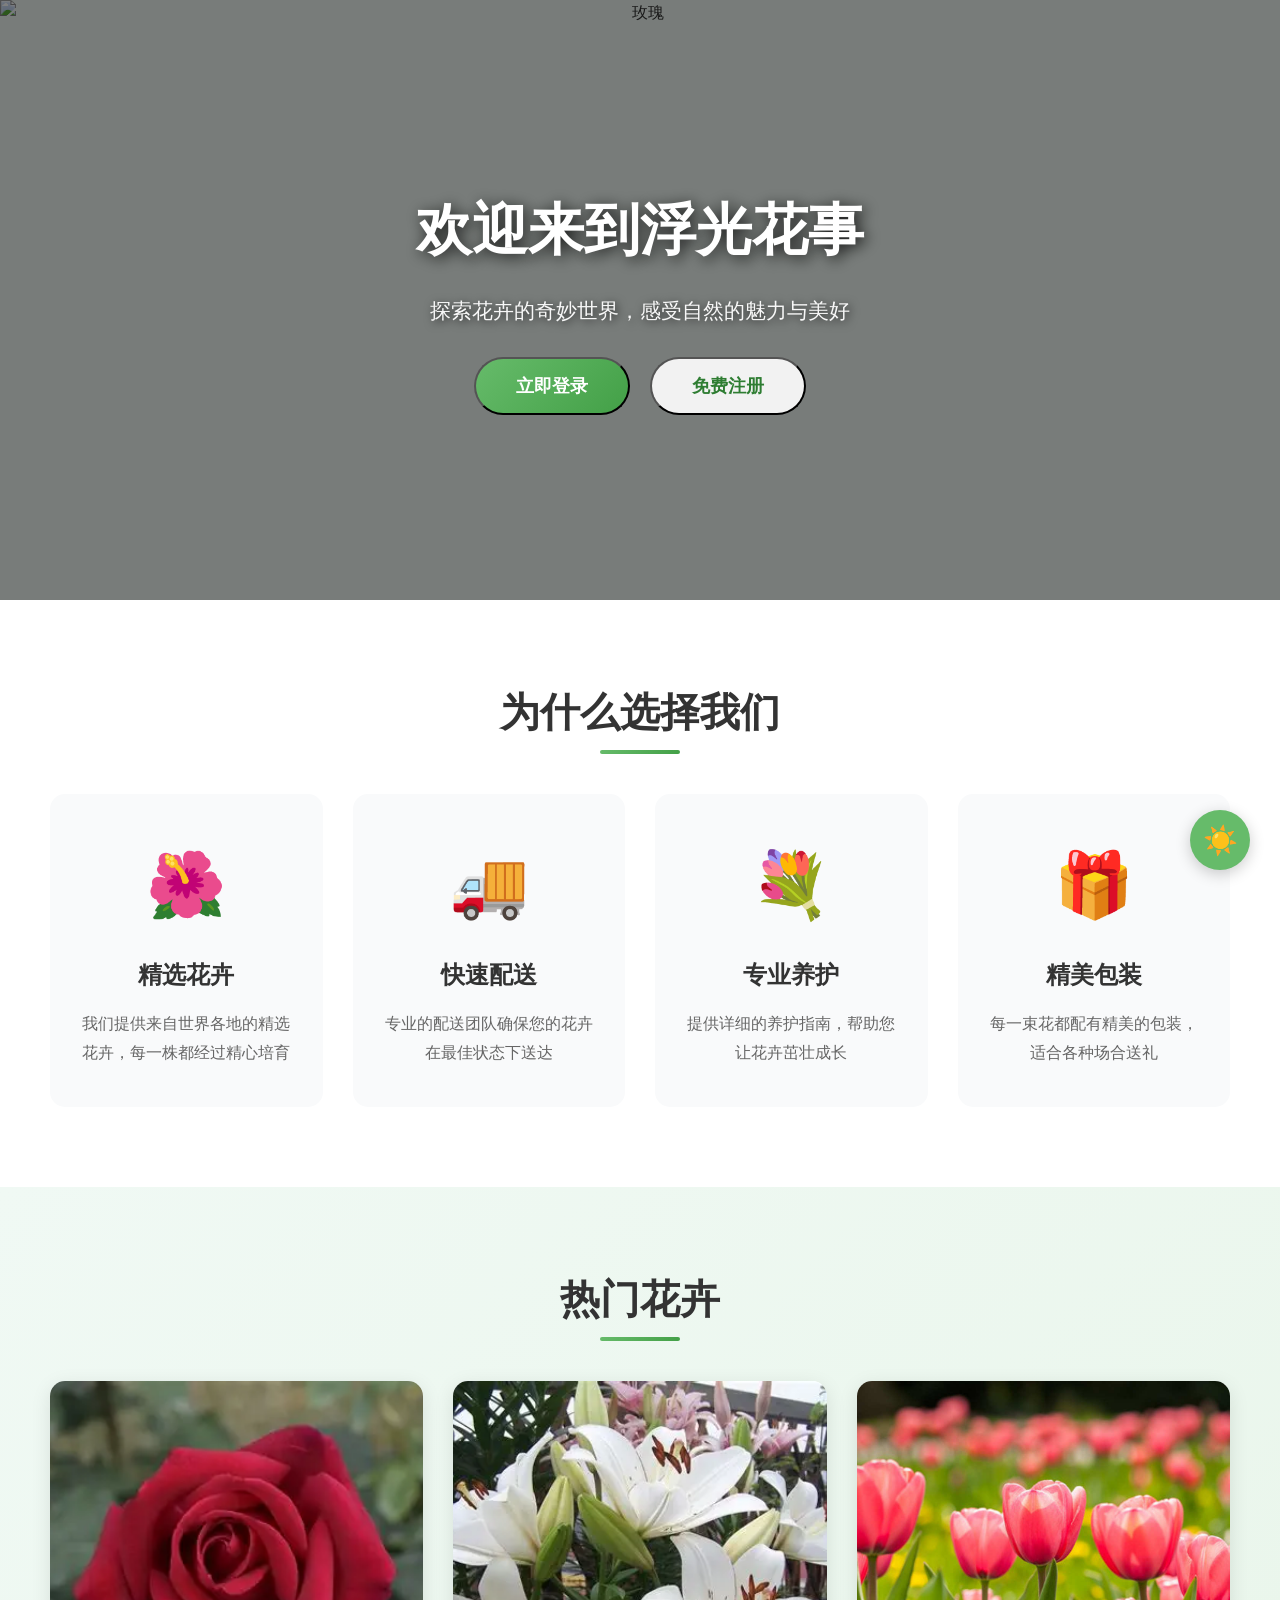
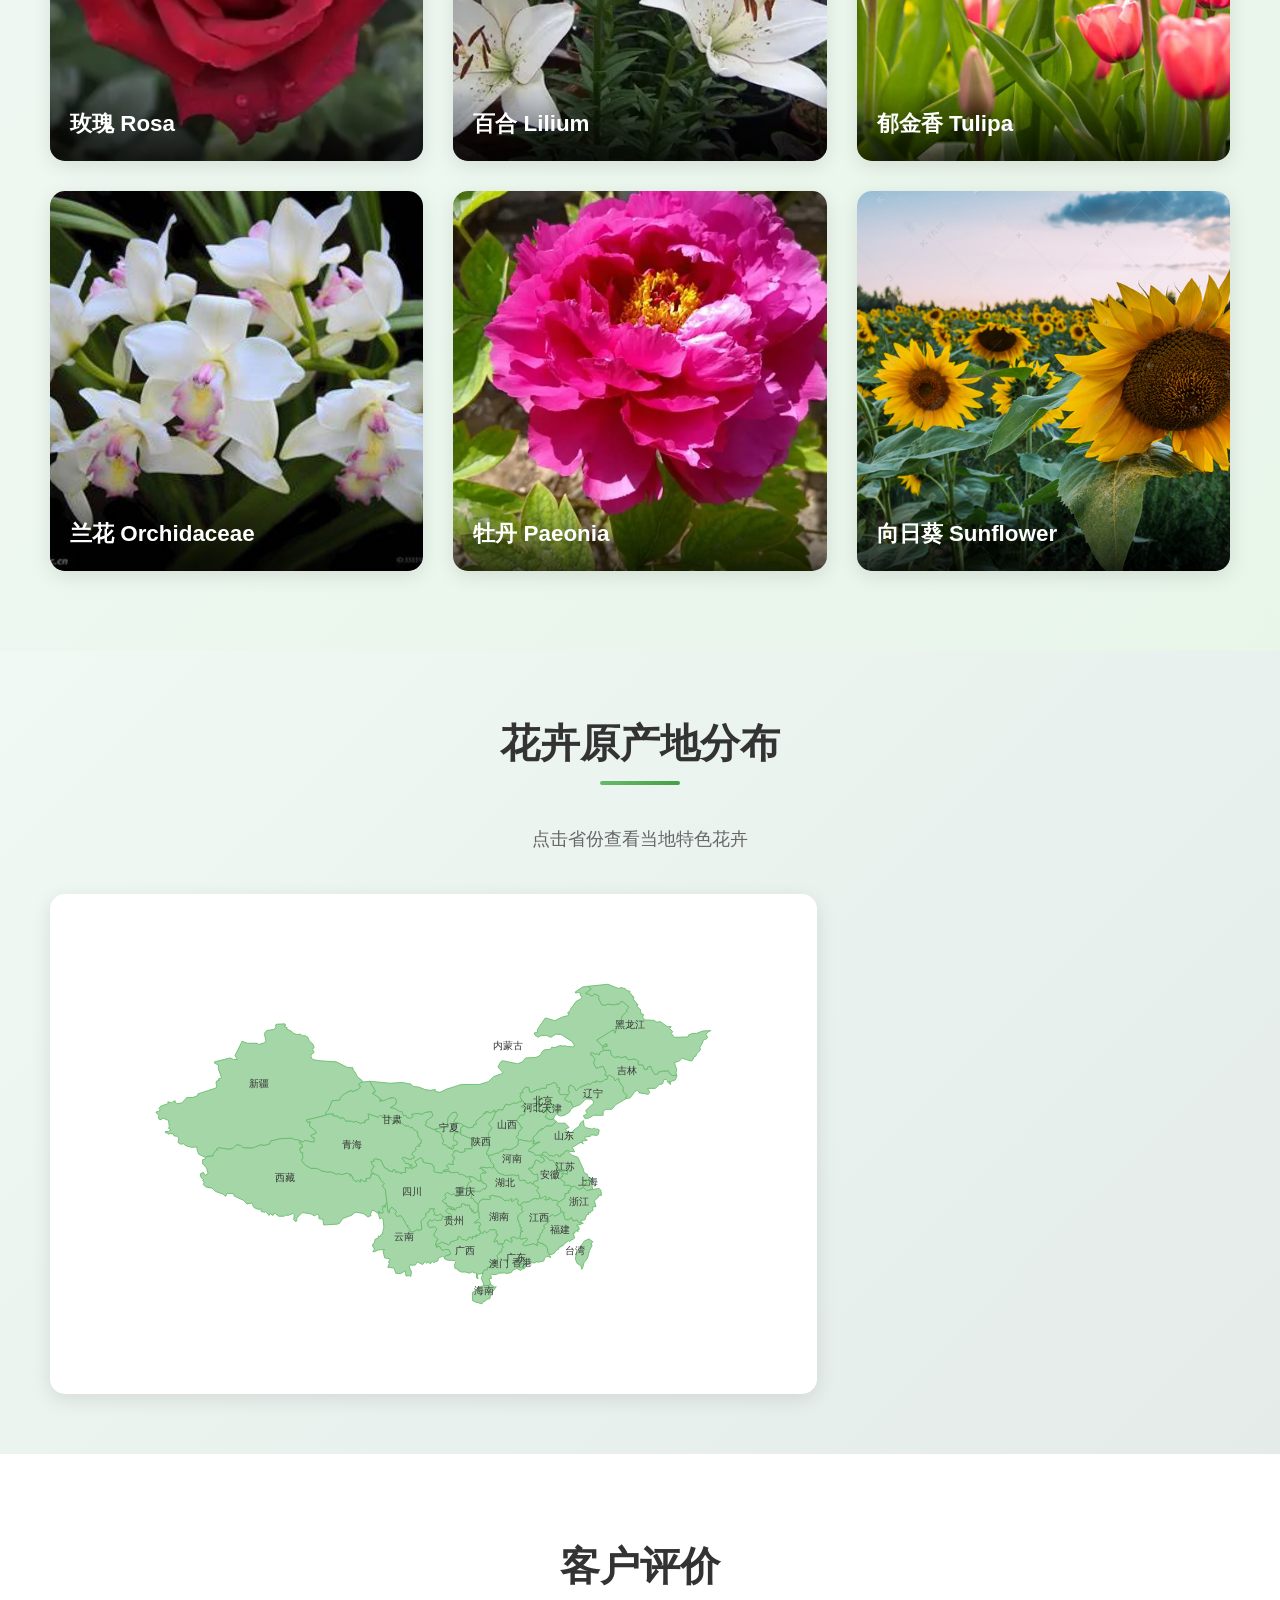
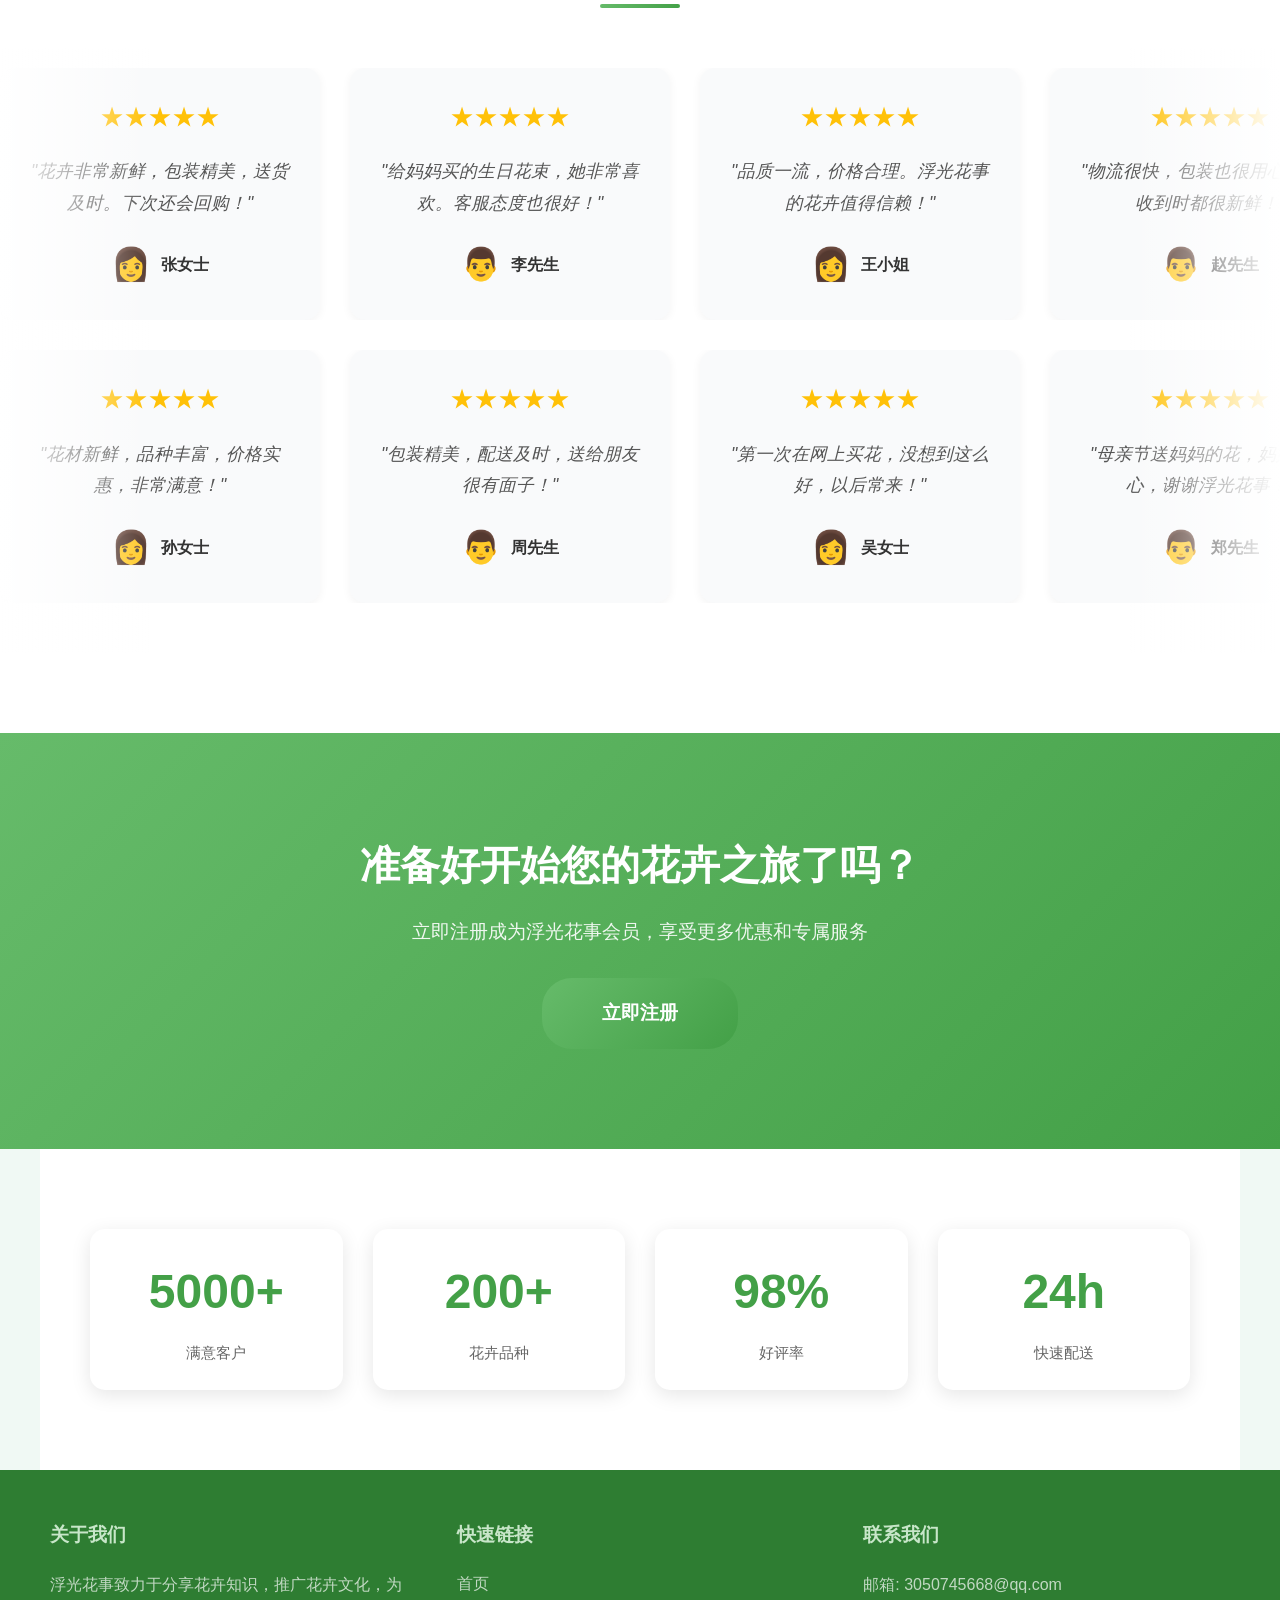
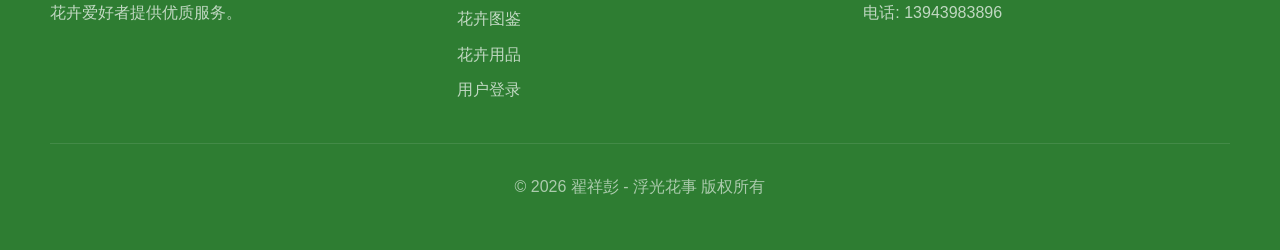
==== commit 431d1dbf: "更新所有页面联系信息：邮箱3050745668@qq.com，电话13943983896" ====
--- a/index.html
+++ b/index.html
@@ -133,8 +133,8 @@
             </div>
             <div class="footer-section">
                 <h4>联系我们</h4>
-                <p>邮箱: contact@fuguanghuashi.com</p>
-                <p>电话: 400-123-4567</p>
+                <p>邮箱: 3050745668@qq.com</p>
+                <p>电话: 13943983896</p>
             </div>
         </div>
         <div class="copyright">
--- a/style.css
+++ b/style.css
@@ -178,6 +178,125 @@
     transform: scale(1.05);
 }
 
+.search-results-overlay {
+    display: none;
+    position: fixed;
+    top: 0;
+    left: 0;
+    width: 100%;
+    height: 100%;
+    background: rgba(0, 0, 0, 0.5);
+    justify-content: center;
+    align-items: flex-start;
+    padding-top: 100px;
+    z-index: 1000;
+}
+
+.search-results {
+    background: white;
+    border-radius: 12px;
+    width: 90%;
+    max-width: 600px;
+    max-height: 70vh;
+    overflow: hidden;
+    box-shadow: 0 10px 40px rgba(0, 0, 0, 0.2);
+}
+
+.results-header {
+    display: flex;
+    justify-content: space-between;
+    align-items: center;
+    padding: 20px 24px;
+    border-bottom: 1px solid #eee;
+    background: linear-gradient(135deg, #81c784, #66bb6a);
+    color: white;
+}
+
+.results-header h3 {
+    margin: 0;
+    font-size: 1.2em;
+}
+
+.close-btn {
+    font-size: 1.8em;
+    cursor: pointer;
+    opacity: 0.8;
+    transition: opacity 0.3s;
+}
+
+.close-btn:hover {
+    opacity: 1;
+}
+
+.results-list {
+    padding: 10px;
+    max-height: 60vh;
+    overflow-y: auto;
+}
+
+.result-item {
+    display: flex;
+    align-items: center;
+    padding: 15px 20px;
+    border-bottom: 1px solid #f0f0f0;
+    cursor: pointer;
+    transition: background 0.3s;
+}
+
+.result-item:hover {
+    background: #f5f5f5;
+}
+
+.result-icon {
+    font-size: 1.5em;
+    margin-right: 15px;
+}
+
+.result-content {
+    flex: 1;
+    overflow: hidden;
+}
+
+.result-content h4 {
+    margin: 0 0 5px 0;
+    color: #333;
+    font-size: 1em;
+}
+
+.result-content p {
+    margin: 0;
+    color: #666;
+    font-size: 0.9em;
+    overflow: hidden;
+    text-overflow: ellipsis;
+    white-space: nowrap;
+}
+
+.result-arrow {
+    color: #81c784;
+    font-size: 1.2em;
+    margin-left: 10px;
+}
+
+.no-results {
+    text-align: center;
+    padding: 40px;
+    color: #999;
+}
+
+.flower-card.highlight {
+    animation: pulse 2s ease-in-out;
+}
+
+@keyframes pulse {
+    0%, 100% {
+        box-shadow: 0 0 0 0 rgba(129, 199, 132, 0.4);
+    }
+    50% {
+        box-shadow: 0 0 0 15px rgba(129, 199, 132, 0);
+    }
+}
+
 .landing-hero {
     position: relative;
     height: 600px;
